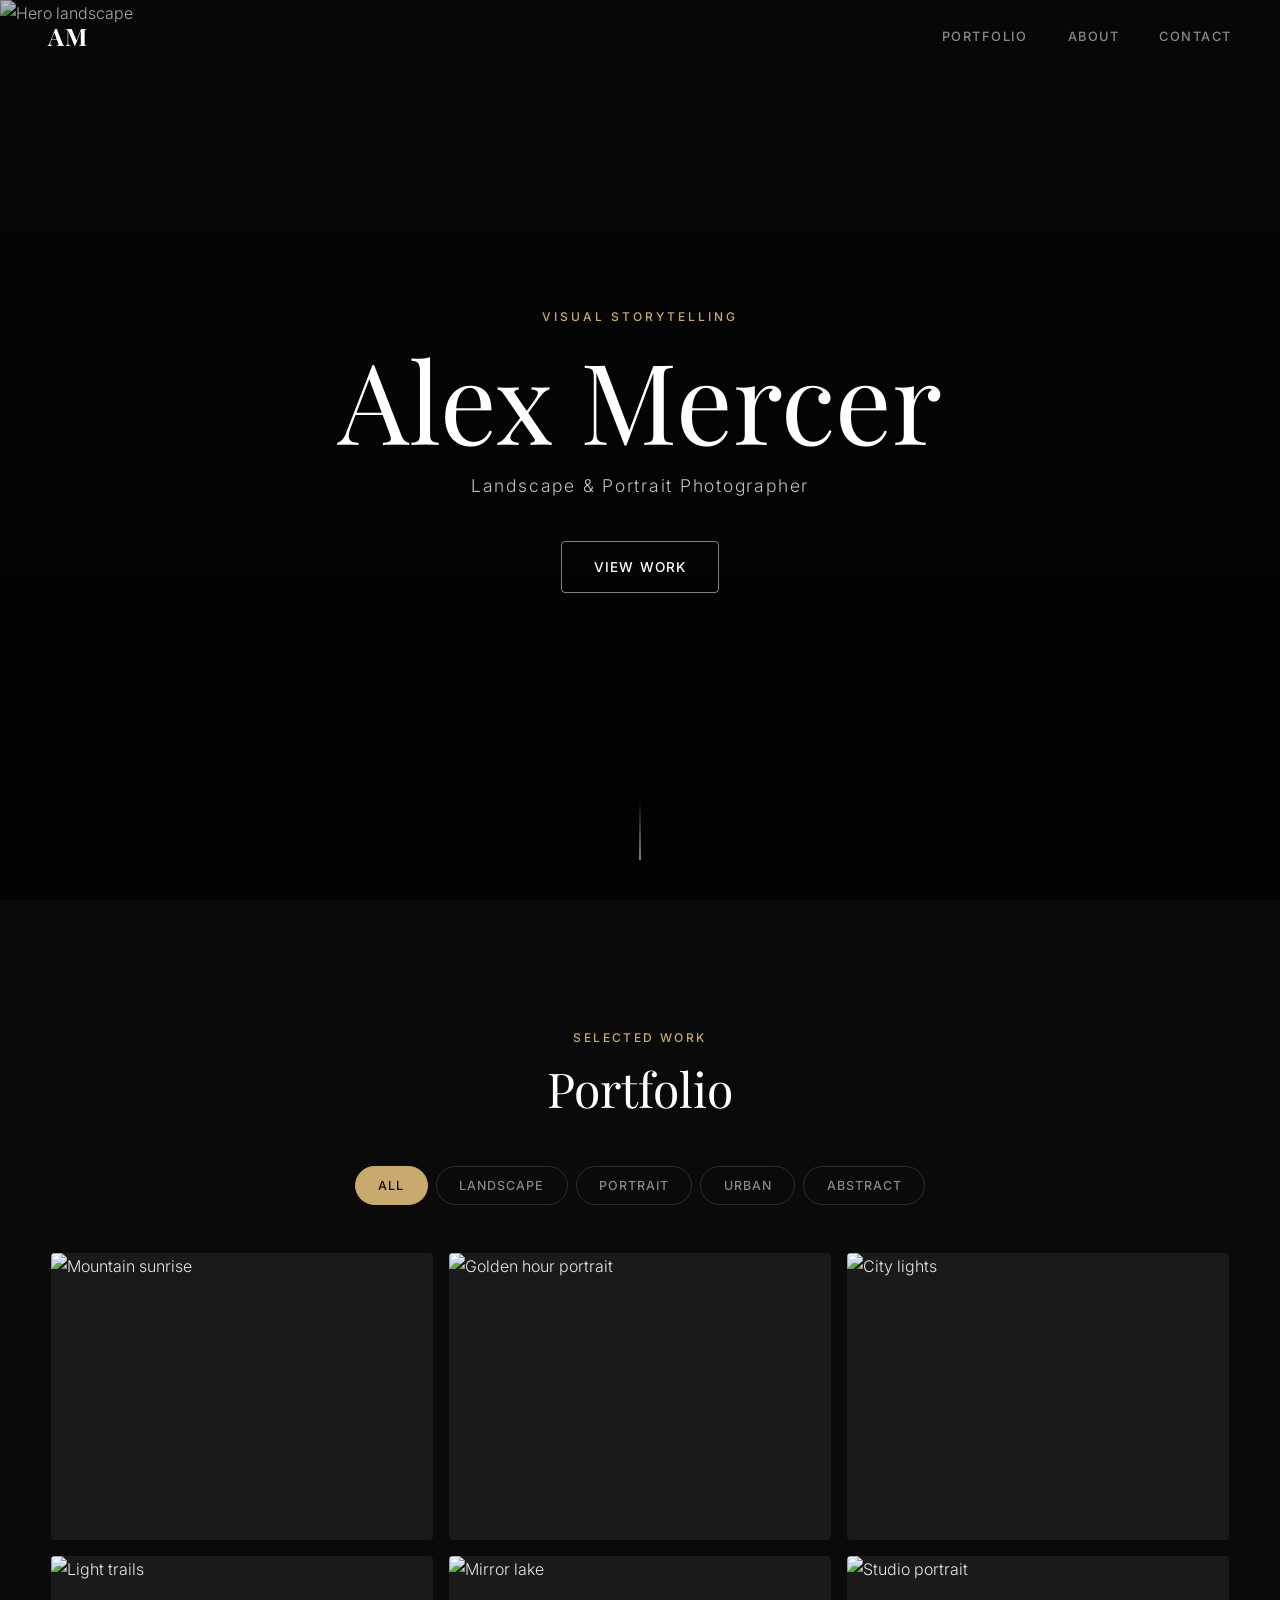
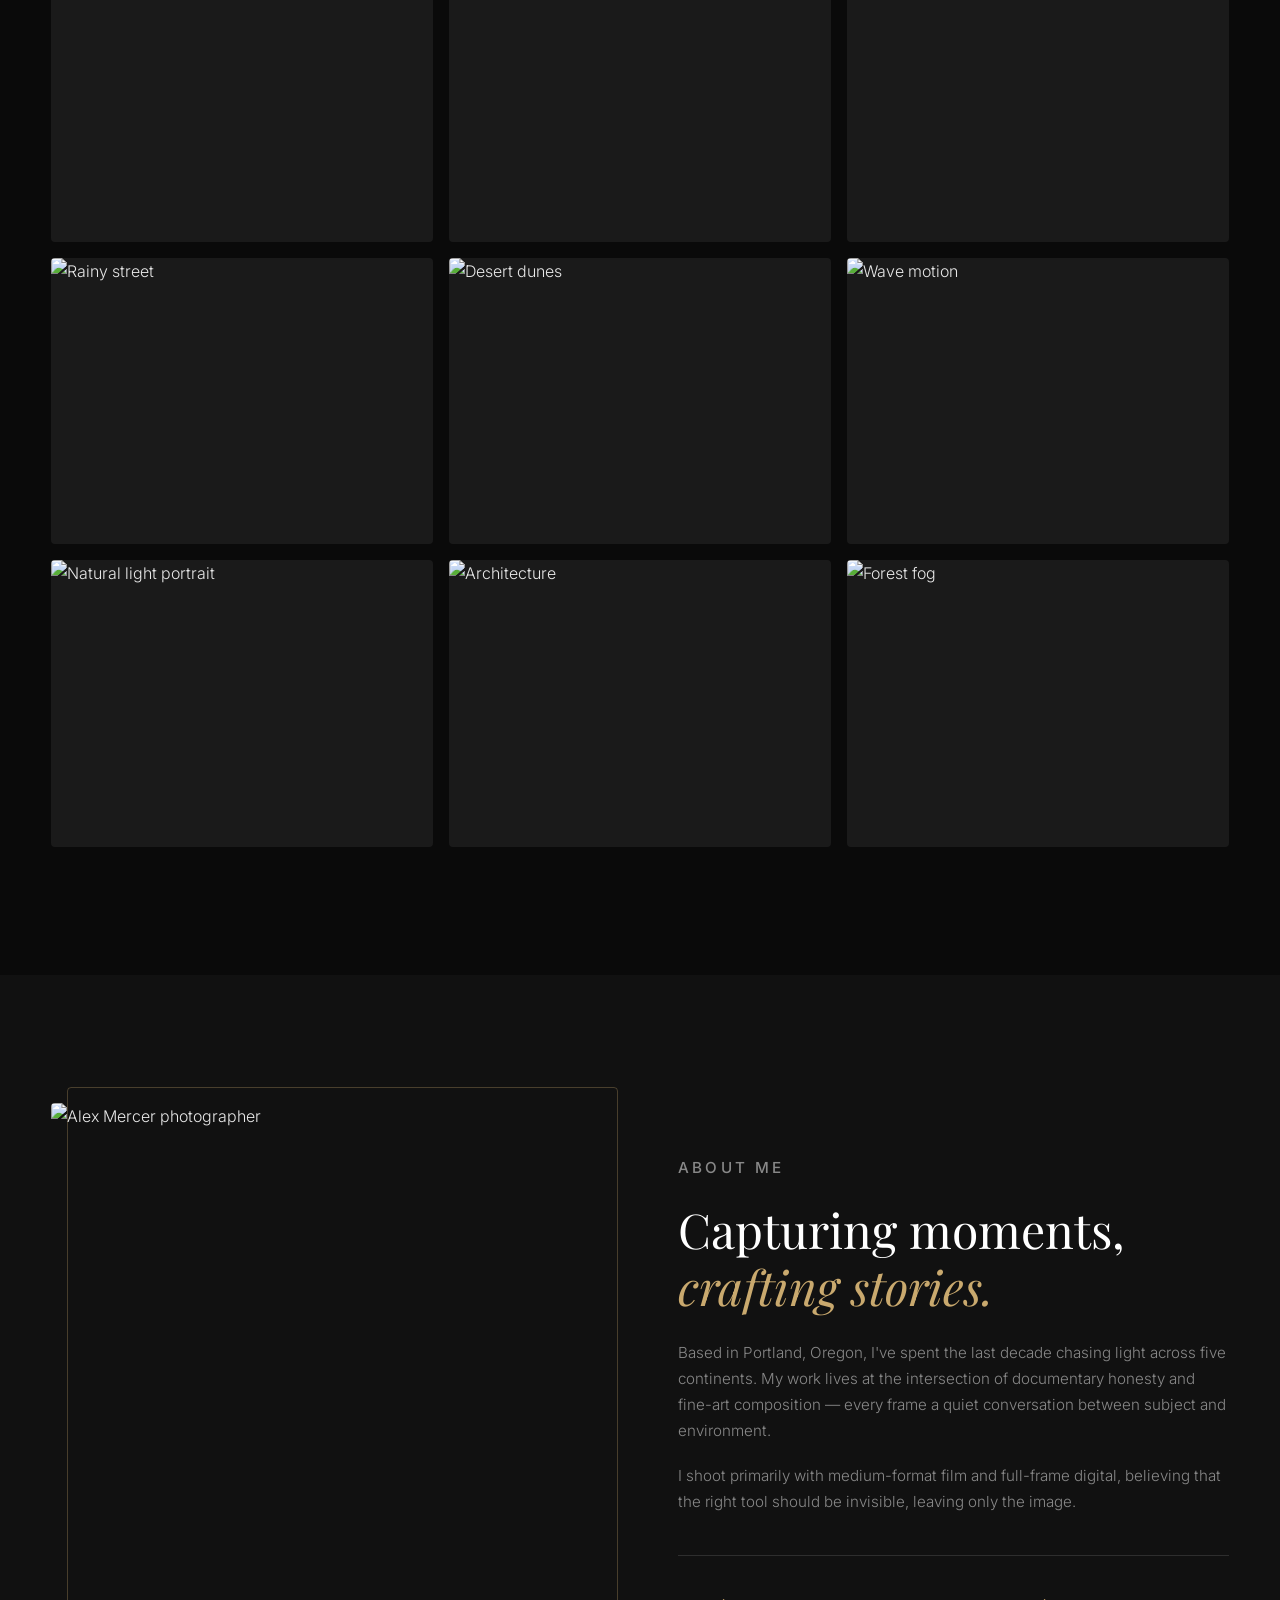
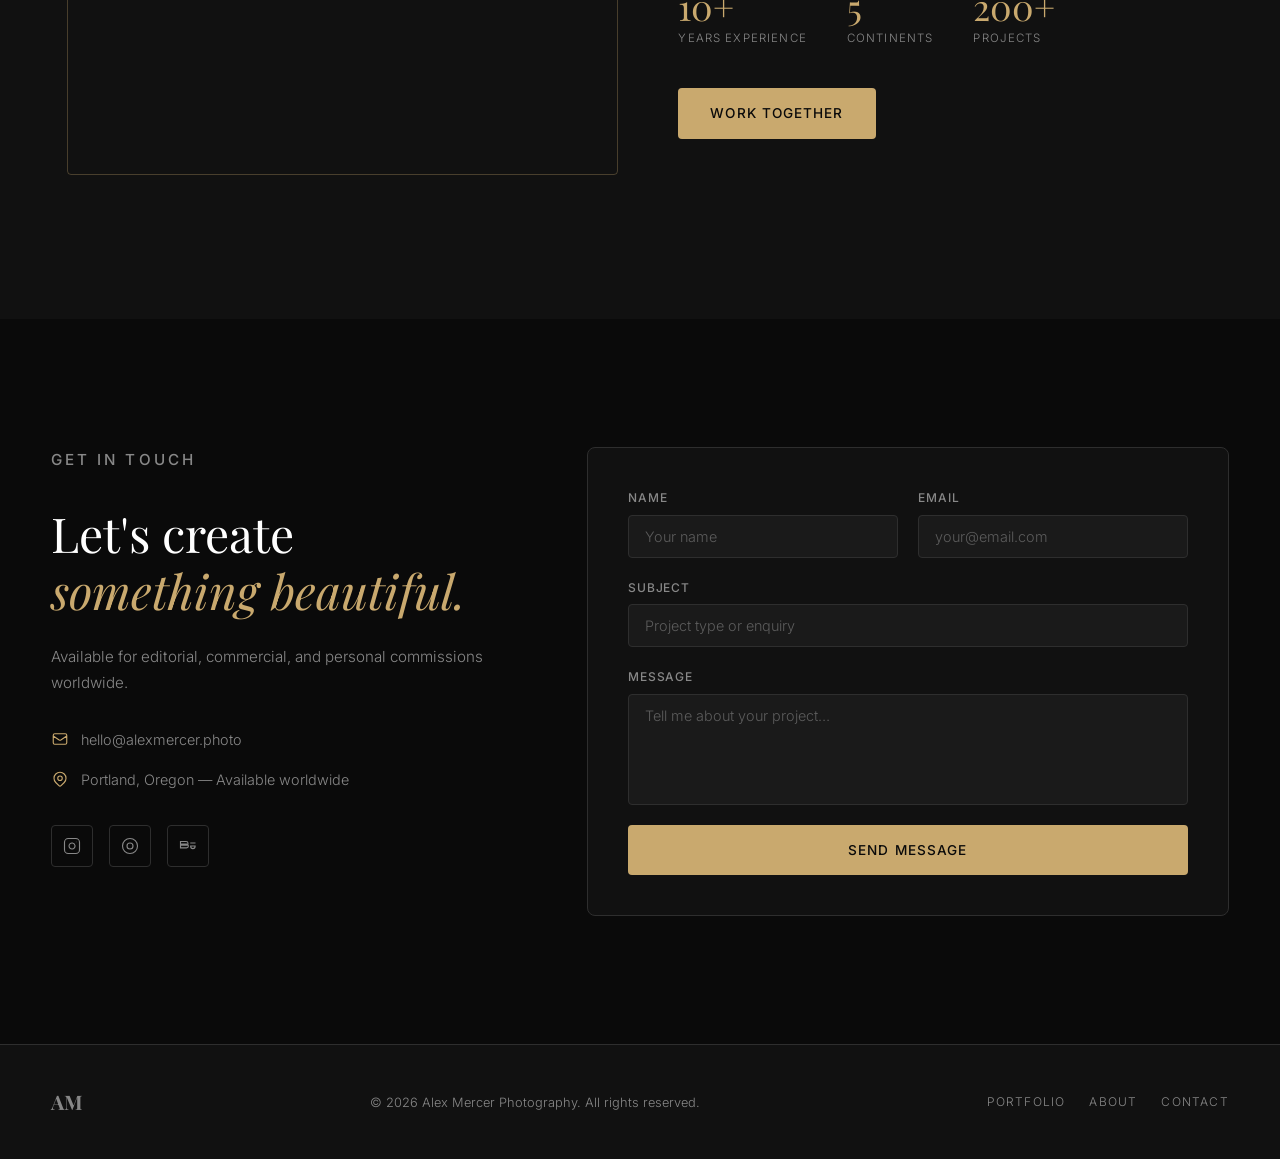
==== index.html @ 282f89ed "Add photography portfolio website Static HTML/CSS/JS portfolio for photographer Alex Mercer with: - " ====
<!DOCTYPE html>
<html lang="en">
<head>
  <meta charset="UTF-8" />
  <meta name="viewport" content="width=device-width, initial-scale=1.0" />
  <title>Alex Mercer — Photography</title>
  <link rel="stylesheet" href="styles.css" />
  <link rel="preconnect" href="https://fonts.googleapis.com" />
  <link rel="preconnect" href="https://fonts.gstatic.com" crossorigin />
  <link href="https://fonts.googleapis.com/css2?family=Playfair+Display:ital,wght@0,400;0,700;1,400&family=Inter:wght@300;400;500&display=swap" rel="stylesheet" />
</head>
<body>

  <!-- ── NAVIGATION ─────────────────────────────────────────── -->
  <nav id="navbar">
    <a href="#hero" class="nav-logo">AM</a>
    <button class="nav-toggle" aria-label="Toggle menu" aria-expanded="false">
      <span></span><span></span><span></span>
    </button>
    <ul class="nav-links">
      <li><a href="#portfolio">Portfolio</a></li>
      <li><a href="#about">About</a></li>
      <li><a href="#contact">Contact</a></li>
    </ul>
  </nav>

  <!-- ── HERO ───────────────────────────────────────────────── -->
  <section id="hero">
    <div class="hero-bg">
      <img
        src="https://images.unsplash.com/photo-1506905925346-21bda4d32df4?w=1600&auto=format&fit=crop&q=80"
        alt="Hero landscape"
        loading="eager"
      />
      <div class="hero-overlay"></div>
    </div>
    <div class="hero-content">
      <p class="hero-eyebrow">Visual storytelling</p>
      <h1 class="hero-title">Alex Mercer</h1>
      <p class="hero-subtitle">Landscape &amp; Portrait Photographer</p>
      <a href="#portfolio" class="btn btn-outline">View Work</a>
    </div>
    <a href="#portfolio" class="hero-scroll" aria-label="Scroll down">
      <span class="scroll-line"></span>
    </a>
  </section>

  <!-- ── PORTFOLIO ──────────────────────────────────────────── -->
  <section id="portfolio">
    <div class="container">
      <header class="section-header">
        <p class="section-eyebrow">Selected Work</p>
        <h2 class="section-title">Portfolio</h2>
      </header>

      <!-- Filter pills -->
      <div class="filter-bar" role="group" aria-label="Filter gallery">
        <button class="filter-btn active" data-filter="all">All</button>
        <button class="filter-btn" data-filter="landscape">Landscape</button>
        <button class="filter-btn" data-filter="portrait">Portrait</button>
        <button class="filter-btn" data-filter="urban">Urban</button>
        <button class="filter-btn" data-filter="abstract">Abstract</button>
      </div>

      <!-- Gallery grid -->
      <div class="gallery" id="gallery">

        <div class="gallery-item" data-category="landscape" data-index="0">
          <img src="https://images.unsplash.com/photo-1506905925346-21bda4d32df4?w=800&auto=format&fit=crop&q=75" alt="Mountain sunrise" loading="lazy" />
          <div class="gallery-overlay">
            <span class="gallery-category">Landscape</span>
            <span class="gallery-title">Mountain Sunrise</span>
          </div>
        </div>

        <div class="gallery-item" data-category="portrait" data-index="1">
          <img src="https://images.unsplash.com/photo-1531746020798-e6953c6e8e04?w=800&auto=format&fit=crop&q=75" alt="Golden hour portrait" loading="lazy" />
          <div class="gallery-overlay">
            <span class="gallery-category">Portrait</span>
            <span class="gallery-title">Golden Hour</span>
          </div>
        </div>

        <div class="gallery-item" data-category="urban" data-index="2">
          <img src="https://images.unsplash.com/photo-1477959858617-67f85cf4f1df?w=800&auto=format&fit=crop&q=75" alt="City lights" loading="lazy" />
          <div class="gallery-overlay">
            <span class="gallery-category">Urban</span>
            <span class="gallery-title">City Lights</span>
          </div>
        </div>

        <div class="gallery-item" data-category="abstract" data-index="3">
          <img src="https://images.unsplash.com/photo-1558618666-fcd25c85cd64?w=800&auto=format&fit=crop&q=75" alt="Light trails" loading="lazy" />
          <div class="gallery-overlay">
            <span class="gallery-category">Abstract</span>
            <span class="gallery-title">Light Trails</span>
          </div>
        </div>

        <div class="gallery-item" data-category="landscape" data-index="4">
          <img src="https://images.unsplash.com/photo-1470770841072-f978cf4d019e?w=800&auto=format&fit=crop&q=75" alt="Mirror lake" loading="lazy" />
          <div class="gallery-overlay">
            <span class="gallery-category">Landscape</span>
            <span class="gallery-title">Mirror Lake</span>
          </div>
        </div>

        <div class="gallery-item" data-category="portrait" data-index="5">
          <img src="https://images.unsplash.com/photo-1552374196-c4e7ffc6e126?w=800&auto=format&fit=crop&q=75" alt="Studio portrait" loading="lazy" />
          <div class="gallery-overlay">
            <span class="gallery-category">Portrait</span>
            <span class="gallery-title">Studio Session</span>
          </div>
        </div>

        <div class="gallery-item" data-category="urban" data-index="6">
          <img src="https://images.unsplash.com/photo-1444723121867-7a241cacace9?w=800&auto=format&fit=crop&q=75" alt="Rainy street" loading="lazy" />
          <div class="gallery-overlay">
            <span class="gallery-category">Urban</span>
            <span class="gallery-title">Rainy Street</span>
          </div>
        </div>

        <div class="gallery-item" data-category="landscape" data-index="7">
          <img src="https://images.unsplash.com/photo-1501854140801-50d01698950b?w=800&auto=format&fit=crop&q=75" alt="Desert dunes" loading="lazy" />
          <div class="gallery-overlay">
            <span class="gallery-category">Landscape</span>
            <span class="gallery-title">Desert Dunes</span>
          </div>
        </div>

        <div class="gallery-item" data-category="abstract" data-index="8">
          <img src="https://images.unsplash.com/photo-1520034475321-cbe63696469a?w=800&auto=format&fit=crop&q=75" alt="Wave motion" loading="lazy" />
          <div class="gallery-overlay">
            <span class="gallery-category">Abstract</span>
            <span class="gallery-title">Wave Motion</span>
          </div>
        </div>

        <div class="gallery-item" data-category="portrait" data-index="9">
          <img src="https://images.unsplash.com/photo-1544005313-94ddf0286df2?w=800&auto=format&fit=crop&q=75" alt="Natural light portrait" loading="lazy" />
          <div class="gallery-overlay">
            <span class="gallery-category">Portrait</span>
            <span class="gallery-title">Natural Light</span>
          </div>
        </div>

        <div class="gallery-item" data-category="urban" data-index="10">
          <img src="https://images.unsplash.com/photo-1486325212027-8081e485255e?w=800&auto=format&fit=crop&q=75" alt="Architecture" loading="lazy" />
          <div class="gallery-overlay">
            <span class="gallery-category">Urban</span>
            <span class="gallery-title">Architecture</span>
          </div>
        </div>

        <div class="gallery-item" data-category="landscape" data-index="11">
          <img src="https://images.unsplash.com/photo-1464822759023-fed622ff2c3b?w=800&auto=format&fit=crop&q=75" alt="Forest fog" loading="lazy" />
          <div class="gallery-overlay">
            <span class="gallery-category">Landscape</span>
            <span class="gallery-title">Forest Fog</span>
          </div>
        </div>

      </div><!-- /.gallery -->
    </div>
  </section>

  <!-- ── LIGHTBOX ───────────────────────────────────────────── -->
  <div id="lightbox" role="dialog" aria-modal="true" aria-label="Photo viewer" hidden>
    <button class="lb-close" aria-label="Close">&times;</button>
    <button class="lb-prev" aria-label="Previous photo">&#8592;</button>
    <button class="lb-next" aria-label="Next photo">&#8594;</button>
    <div class="lb-inner">
      <img id="lb-img" src="" alt="" />
      <div class="lb-caption">
        <span id="lb-category"></span>
        <span id="lb-title"></span>
      </div>
    </div>
    <div class="lb-counter"><span id="lb-current">1</span> / <span id="lb-total">12</span></div>
  </div>
  <div id="lightbox-backdrop" hidden></div>

  <!-- ── ABOUT ──────────────────────────────────────────────── -->
  <section id="about">
    <div class="container about-grid">
      <div class="about-image">
        <img
          src="https://images.unsplash.com/photo-1507003211169-0a1dd7228f2d?w=700&auto=format&fit=crop&q=80"
          alt="Alex Mercer photographer"
          loading="lazy"
        />
        <div class="about-image-accent"></div>
      </div>
      <div class="about-content">
        <p class="section-eyebrow">About Me</p>
        <h2 class="section-title">Capturing moments,<br /><em>crafting stories.</em></h2>
        <p>
          Based in Portland, Oregon, I've spent the last decade chasing light across
          five continents. My work lives at the intersection of documentary honesty
          and fine-art composition — every frame a quiet conversation between subject
          and environment.
        </p>
        <p>
          I shoot primarily with medium-format film and full-frame digital, believing
          that the right tool should be invisible, leaving only the image.
        </p>
        <div class="about-stats">
          <div class="stat">
            <span class="stat-number">10+</span>
            <span class="stat-label">Years Experience</span>
          </div>
          <div class="stat">
            <span class="stat-number">5</span>
            <span class="stat-label">Continents</span>
          </div>
          <div class="stat">
            <span class="stat-number">200+</span>
            <span class="stat-label">Projects</span>
          </div>
        </div>
        <a href="#contact" class="btn btn-primary">Work Together</a>
      </div>
    </div>
  </section>

  <!-- ── CONTACT ────────────────────────────────────────────── -->
  <section id="contact">
    <div class="container contact-grid">
      <div class="contact-info">
        <p class="section-eyebrow">Get In Touch</p>
        <h2 class="section-title">Let's create<br /><em>something beautiful.</em></h2>
        <p>Available for editorial, commercial, and personal commissions worldwide.</p>
        <ul class="contact-list">
          <li>
            <svg viewBox="0 0 24 24" fill="none" stroke="currentColor" stroke-width="1.5"><path d="M3 8l7.89 5.26a2 2 0 002.22 0L21 8M5 19h14a2 2 0 002-2V7a2 2 0 00-2-2H5a2 2 0 00-2 2v10a2 2 0 002 2z"/></svg>
            <a href="mailto:hello@alexmercer.photo">hello@alexmercer.photo</a>
          </li>
          <li>
            <svg viewBox="0 0 24 24" fill="none" stroke="currentColor" stroke-width="1.5"><path d="M17.657 16.657L13.414 20.9a1.998 1.998 0 01-2.827 0l-4.244-4.243a8 8 0 1111.314 0z"/><path d="M15 11a3 3 0 11-6 0 3 3 0 016 0z"/></svg>
            <span>Portland, Oregon — Available worldwide</span>
          </li>
        </ul>
        <div class="social-links">
          <a href="#" aria-label="Instagram" class="social-link">
            <svg viewBox="0 0 24 24" fill="none" stroke="currentColor" stroke-width="1.5"><rect x="2" y="2" width="20" height="20" rx="5"/><path d="M16 11.37A4 4 0 1112.63 8 4 4 0 0116 11.37z"/><circle cx="17.5" cy="6.5" r=".5" fill="currentColor" stroke="none"/></svg>
          </a>
          <a href="#" aria-label="500px" class="social-link">
            <svg viewBox="0 0 24 24" fill="none" stroke="currentColor" stroke-width="1.5"><circle cx="12" cy="12" r="10"/><circle cx="12" cy="12" r="4"/></svg>
          </a>
          <a href="#" aria-label="Behance" class="social-link">
            <svg viewBox="0 0 24 24" fill="none" stroke="currentColor" stroke-width="1.5"><path d="M2 9.5h8c1.5 0 2.5 1 2.5 2.5S11.5 14.5 10 14.5H2V6h7.5C11 6 12 7 12 8.5S11 11 9.5 11H2"/><path d="M15 8h7M15.5 12h6c0 2-1.5 3.5-3 3.5S15.5 14 15.5 12z"/></svg>
          </a>
        </div>
      </div>

      <form class="contact-form" id="contact-form" novalidate>
        <div class="form-row">
          <div class="form-group">
            <label for="name">Name</label>
            <input type="text" id="name" name="name" placeholder="Your name" required />
          </div>
          <div class="form-group">
            <label for="email">Email</label>
            <input type="email" id="email" name="email" placeholder="your@email.com" required />
          </div>
        </div>
        <div class="form-group">
          <label for="subject">Subject</label>
          <input type="text" id="subject" name="subject" placeholder="Project type or enquiry" />
        </div>
        <div class="form-group">
          <label for="message">Message</label>
          <textarea id="message" name="message" rows="5" placeholder="Tell me about your project…" required></textarea>
        </div>
        <button type="submit" class="btn btn-primary btn-full">Send Message</button>
        <p class="form-success" id="form-success" hidden>Thanks! I'll be in touch soon.</p>
      </form>
    </div>
  </section>

  <!-- ── FOOTER ─────────────────────────────────────────────── -->
  <footer id="footer">
    <div class="container footer-inner">
      <span class="footer-logo">AM</span>
      <p class="footer-copy">&copy; <span id="year"></span> Alex Mercer Photography. All rights reserved.</p>
      <nav class="footer-nav">
        <a href="#portfolio">Portfolio</a>
        <a href="#about">About</a>
        <a href="#contact">Contact</a>
      </nav>
    </div>
  </footer>

  <script src="script.js"></script>
</body>
</html>
---- styles.css ----
/* ────────────────────────────────────────────────────────────
   Photography Portfolio — Alex Mercer
   ──────────────────────────────────────────────────────────── */

/* ── RESET & TOKENS ──────────────────────────────────────── */
*, *::before, *::after { box-sizing: border-box; margin: 0; padding: 0; }

:root {
  --bg:          #0a0a0a;
  --bg-2:        #111111;
  --bg-3:        #1a1a1a;
  --surface:     #222222;
  --border:      #2e2e2e;
  --text:        #e8e8e8;
  --text-muted:  #888888;
  --accent:      #c9a96e;
  --accent-dark: #a07840;
  --white:       #ffffff;

  --font-serif: 'Playfair Display', Georgia, serif;
  --font-sans:  'Inter', system-ui, sans-serif;

  --nav-h:    72px;
  --radius:   4px;
  --trans:    0.35s cubic-bezier(0.4, 0, 0.2, 1);
}

html { scroll-behavior: smooth; font-size: 16px; }

body {
  background: var(--bg);
  color: var(--text);
  font-family: var(--font-sans);
  font-weight: 300;
  line-height: 1.7;
  overflow-x: hidden;
}

img { display: block; max-width: 100%; height: auto; }
a   { color: inherit; text-decoration: none; }
ul  { list-style: none; }
button { cursor: pointer; background: none; border: none; font: inherit; color: inherit; }

/* ── UTILITY ─────────────────────────────────────────────── */
.container {
  width: min(1200px, 92vw);
  margin-inline: auto;
}

/* ── TYPOGRAPHY ──────────────────────────────────────────── */
.section-eyebrow {
  font-family: var(--font-sans);
  font-size: 0.75rem;
  font-weight: 500;
  letter-spacing: 0.2em;
  text-transform: uppercase;
  color: var(--accent);
  margin-bottom: 0.75rem;
}

.section-title {
  font-family: var(--font-serif);
  font-size: clamp(2rem, 4vw, 3rem);
  font-weight: 400;
  line-height: 1.2;
  color: var(--white);
  margin-bottom: 1.5rem;
}

.section-title em { font-style: italic; color: var(--accent); }

.section-header {
  text-align: center;
  margin-bottom: 3rem;
}

/* ── BUTTONS ─────────────────────────────────────────────── */
.btn {
  display: inline-flex;
  align-items: center;
  gap: 0.5rem;
  padding: 0.85rem 2rem;
  border-radius: var(--radius);
  font-size: 0.85rem;
  font-weight: 500;
  letter-spacing: 0.08em;
  text-transform: uppercase;
  transition: var(--trans);
}

.btn-outline {
  border: 1px solid rgba(255,255,255,0.5);
  color: var(--white);
}
.btn-outline:hover {
  background: var(--white);
  color: var(--bg);
  border-color: var(--white);
}

.btn-primary {
  background: var(--accent);
  color: #0a0a0a;
}
.btn-primary:hover {
  background: var(--accent-dark);
}

.btn-full { width: 100%; justify-content: center; }

/* ── NAVBAR ──────────────────────────────────────────────── */
#navbar {
  position: fixed;
  top: 0; left: 0; right: 0;
  z-index: 900;
  display: flex;
  align-items: center;
  justify-content: space-between;
  height: var(--nav-h);
  padding: 0 clamp(1.5rem, 4vw, 3rem);
  transition: background var(--trans), backdrop-filter var(--trans);
}

#navbar.scrolled {
  background: rgba(10,10,10,0.85);
  backdrop-filter: blur(12px);
  border-bottom: 1px solid var(--border);
}

.nav-logo {
  font-family: var(--font-serif);
  font-size: 1.5rem;
  letter-spacing: 0.05em;
  color: var(--white);
  font-weight: 700;
}

.nav-links {
  display: flex;
  gap: 2.5rem;
}

.nav-links a {
  font-size: 0.8rem;
  font-weight: 500;
  letter-spacing: 0.12em;
  text-transform: uppercase;
  color: var(--text-muted);
  transition: color var(--trans);
  position: relative;
}

.nav-links a::after {
  content: '';
  position: absolute;
  bottom: -3px; left: 0; right: 0;
  height: 1px;
  background: var(--accent);
  transform: scaleX(0);
  transition: transform var(--trans);
}

.nav-links a:hover,
.nav-links a.active {
  color: var(--white);
}

.nav-links a:hover::after,
.nav-links a.active::after {
  transform: scaleX(1);
}

.nav-toggle {
  display: none;
  flex-direction: column;
  gap: 5px;
  width: 28px;
}

.nav-toggle span {
  display: block;
  height: 1.5px;
  background: var(--white);
  transition: var(--trans);
  transform-origin: center;
}

.nav-toggle.open span:nth-child(1) { transform: translateY(6.5px) rotate(45deg); }
.nav-toggle.open span:nth-child(2) { opacity: 0; transform: scaleX(0); }
.nav-toggle.open span:nth-child(3) { transform: translateY(-6.5px) rotate(-45deg); }

/* ── HERO ────────────────────────────────────────────────── */
#hero {
  position: relative;
  height: 100svh;
  min-height: 600px;
  display: flex;
  align-items: center;
  justify-content: center;
  overflow: hidden;
}

.hero-bg {
  position: absolute;
  inset: 0;
}

.hero-bg img {
  width: 100%;
  height: 100%;
  object-fit: cover;
  transform: scale(1.05);
  animation: heroZoom 12s ease forwards;
}

@keyframes heroZoom {
  to { transform: scale(1); }
}

.hero-overlay {
  position: absolute;
  inset: 0;
  background: linear-gradient(
    to bottom,
    rgba(0,0,0,0.25) 0%,
    rgba(0,0,0,0.55) 50%,
    rgba(0,0,0,0.75) 100%
  );
}

.hero-content {
  position: relative;
  z-index: 1;
  text-align: center;
  animation: fadeUp 1.2s ease 0.3s both;
}

.hero-eyebrow {
  font-family: var(--font-sans);
  font-size: 0.75rem;
  font-weight: 500;
  letter-spacing: 0.25em;
  text-transform: uppercase;
  color: var(--accent);
  margin-bottom: 1rem;
}

.hero-title {
  font-family: var(--font-serif);
  font-size: clamp(3.5rem, 10vw, 7rem);
  font-weight: 400;
  color: var(--white);
  line-height: 1;
  margin-bottom: 1rem;
}

.hero-subtitle {
  font-size: clamp(0.9rem, 2vw, 1.1rem);
  font-weight: 300;
  letter-spacing: 0.1em;
  color: rgba(255,255,255,0.75);
  margin-bottom: 2.5rem;
}

@keyframes fadeUp {
  from { opacity: 0; transform: translateY(30px); }
  to   { opacity: 1; transform: translateY(0); }
}

.hero-scroll {
  position: absolute;
  bottom: 2.5rem;
  left: 50%;
  transform: translateX(-50%);
  z-index: 1;
  display: flex;
  flex-direction: column;
  align-items: center;
}

.scroll-line {
  display: block;
  width: 1px;
  height: 60px;
  background: linear-gradient(to bottom, transparent, var(--white));
  animation: scrollPulse 2s ease-in-out infinite;
}

@keyframes scrollPulse {
  0%,100% { opacity: 0.3; transform: scaleY(1); }
  50%      { opacity: 1;   transform: scaleY(1.2); }
}

/* ── PORTFOLIO SECTION ───────────────────────────────────── */
#portfolio {
  padding: clamp(5rem, 10vw, 9rem) 0;
  background: var(--bg);
}

/* Filter bar */
.filter-bar {
  display: flex;
  flex-wrap: wrap;
  gap: 0.5rem;
  justify-content: center;
  margin-bottom: 3rem;
}

.filter-btn {
  padding: 0.5rem 1.4rem;
  border: 1px solid var(--border);
  border-radius: 100px;
  font-size: 0.78rem;
  font-weight: 500;
  letter-spacing: 0.08em;
  text-transform: uppercase;
  color: var(--text-muted);
  transition: var(--trans);
}

.filter-btn:hover {
  border-color: var(--accent);
  color: var(--accent);
}

.filter-btn.active {
  background: var(--accent);
  border-color: var(--accent);
  color: #0a0a0a;
}

/* Gallery grid */
.gallery {
  display: grid;
  grid-template-columns: repeat(auto-fill, minmax(320px, 1fr));
  gap: 1rem;
}

.gallery-item {
  position: relative;
  overflow: hidden;
  border-radius: var(--radius);
  aspect-ratio: 4 / 3;
  cursor: pointer;
  background: var(--bg-3);
  transition: transform var(--trans), opacity var(--trans);
}

.gallery-item.hidden {
  display: none;
}

.gallery-item.animate-in {
  animation: fadeUp 0.5s ease both;
}

.gallery-item img {
  width: 100%;
  height: 100%;
  object-fit: cover;
  transition: transform 0.7s cubic-bezier(0.4, 0, 0.2, 1);
}

.gallery-item:hover img {
  transform: scale(1.06);
}

.gallery-overlay {
  position: absolute;
  inset: 0;
  background: linear-gradient(to top, rgba(0,0,0,0.75) 0%, transparent 55%);
  display: flex;
  flex-direction: column;
  justify-content: flex-end;
  padding: 1.25rem;
  opacity: 0;
  transition: opacity var(--trans);
}

.gallery-item:hover .gallery-overlay {
  opacity: 1;
}

.gallery-category {
  font-size: 0.68rem;
  letter-spacing: 0.15em;
  text-transform: uppercase;
  color: var(--accent);
  font-weight: 500;
  margin-bottom: 0.2rem;
}

.gallery-title {
  font-family: var(--font-serif);
  font-size: 1.15rem;
  color: var(--white);
}

/* ── LIGHTBOX ────────────────────────────────────────────── */
#lightbox-backdrop {
  position: fixed;
  inset: 0;
  background: rgba(0,0,0,0.95);
  z-index: 1000;
  animation: fadeIn 0.25s ease;
}

#lightbox {
  position: fixed;
  inset: 0;
  z-index: 1001;
  display: flex;
  align-items: center;
  justify-content: center;
  animation: fadeIn 0.25s ease;
}

@keyframes fadeIn {
  from { opacity: 0; }
  to   { opacity: 1; }
}

#lightbox[hidden], #lightbox-backdrop[hidden] { display: none; }

.lb-inner {
  max-width: min(90vw, 1100px);
  max-height: 85vh;
  display: flex;
  flex-direction: column;
  align-items: center;
  gap: 1rem;
}

#lb-img {
  max-height: calc(85vh - 60px);
  max-width: 100%;
  object-fit: contain;
  border-radius: var(--radius);
  box-shadow: 0 30px 80px rgba(0,0,0,0.6);
  animation: lbImageIn 0.3s ease;
}

@keyframes lbImageIn {
  from { opacity: 0; transform: scale(0.96); }
  to   { opacity: 1; transform: scale(1); }
}

.lb-caption {
  display: flex;
  align-items: center;
  gap: 1rem;
  color: var(--text-muted);
  font-size: 0.85rem;
}

#lb-category {
  font-size: 0.7rem;
  letter-spacing: 0.15em;
  text-transform: uppercase;
  color: var(--accent);
  font-weight: 500;
}

#lb-title {
  font-family: var(--font-serif);
  font-size: 1rem;
  color: var(--text);
}

.lb-close {
  position: fixed;
  top: 1.5rem; right: 1.5rem;
  font-size: 2rem;
  color: var(--text-muted);
  line-height: 1;
  transition: color var(--trans), transform var(--trans);
  z-index: 1002;
}
.lb-close:hover { color: var(--white); transform: rotate(90deg); }

.lb-prev, .lb-next {
  position: fixed;
  top: 50%; transform: translateY(-50%);
  font-size: 1.5rem;
  color: var(--text-muted);
  padding: 1rem;
  z-index: 1002;
  transition: color var(--trans), transform var(--trans);
}
.lb-prev { left: 1rem; }
.lb-next { right: 1rem; }
.lb-prev:hover { color: var(--white); transform: translateY(-50%) translateX(-3px); }
.lb-next:hover { color: var(--white); transform: translateY(-50%) translateX(3px); }

.lb-counter {
  position: fixed;
  bottom: 1.5rem; left: 50%; transform: translateX(-50%);
  font-size: 0.78rem;
  letter-spacing: 0.1em;
  color: var(--text-muted);
  z-index: 1002;
}

/* ── ABOUT SECTION ───────────────────────────────────────── */
#about {
  padding: clamp(5rem, 10vw, 9rem) 0;
  background: var(--bg-2);
}

.about-grid {
  display: grid;
  grid-template-columns: 1fr 1fr;
  gap: clamp(3rem, 6vw, 6rem);
  align-items: center;
}

.about-image {
  position: relative;
}

.about-image img {
  width: 100%;
  aspect-ratio: 4 / 5;
  object-fit: cover;
  border-radius: var(--radius);
  position: relative;
  z-index: 1;
}

.about-image-accent {
  position: absolute;
  inset: -1rem -1rem 1rem 1rem;
  border: 1px solid var(--accent);
  border-radius: var(--radius);
  opacity: 0.3;
}

.about-content p {
  color: var(--text-muted);
  margin-bottom: 1.25rem;
  font-size: 0.95rem;
}

.about-stats {
  display: flex;
  gap: 2.5rem;
  margin: 2.5rem 0 2.5rem;
  padding-top: 2rem;
  border-top: 1px solid var(--border);
}

.stat-number {
  display: block;
  font-family: var(--font-serif);
  font-size: 2.25rem;
  color: var(--accent);
  line-height: 1;
  margin-bottom: 0.3rem;
}

.stat-label {
  display: block;
  font-size: 0.72rem;
  letter-spacing: 0.1em;
  text-transform: uppercase;
  color: var(--text-muted);
}

/* ── CONTACT SECTION ─────────────────────────────────────── */
#contact {
  padding: clamp(5rem, 10vw, 9rem) 0;
  background: var(--bg);
}

.contact-grid {
  display: grid;
  grid-template-columns: 1fr 1.4fr;
  gap: clamp(3rem, 6vw, 6rem);
  align-items: start;
}

.contact-info p {
  color: var(--text-muted);
  font-size: 0.95rem;
  margin-bottom: 2rem;
}

.contact-list {
  display: flex;
  flex-direction: column;
  gap: 1rem;
  margin-bottom: 2rem;
}

.contact-list li {
  display: flex;
  align-items: flex-start;
  gap: 0.75rem;
  font-size: 0.9rem;
  color: var(--text-muted);
}

.contact-list li svg {
  width: 18px; height: 18px;
  flex-shrink: 0;
  margin-top: 2px;
  color: var(--accent);
}

.contact-list a:hover { color: var(--white); }

.social-links {
  display: flex;
  gap: 1rem;
}

.social-link {
  display: flex;
  align-items: center;
  justify-content: center;
  width: 42px; height: 42px;
  border: 1px solid var(--border);
  border-radius: var(--radius);
  color: var(--text-muted);
  transition: var(--trans);
}

.social-link svg { width: 18px; height: 18px; }

.social-link:hover {
  border-color: var(--accent);
  color: var(--accent);
  transform: translateY(-2px);
}

/* Contact form */
.contact-form {
  background: var(--bg-2);
  border: 1px solid var(--border);
  border-radius: 8px;
  padding: clamp(1.5rem, 4vw, 2.5rem);
  display: flex;
  flex-direction: column;
  gap: 1.25rem;
}

.form-row {
  display: grid;
  grid-template-columns: 1fr 1fr;
  gap: 1.25rem;
}

.form-group {
  display: flex;
  flex-direction: column;
  gap: 0.4rem;
}

.form-group label {
  font-size: 0.75rem;
  font-weight: 500;
  letter-spacing: 0.08em;
  text-transform: uppercase;
  color: var(--text-muted);
}

.form-group input,
.form-group textarea {
  background: var(--bg-3);
  border: 1px solid var(--border);
  border-radius: var(--radius);
  padding: 0.75rem 1rem;
  color: var(--text);
  font-family: var(--font-sans);
  font-size: 0.9rem;
  font-weight: 300;
  transition: border-color var(--trans), box-shadow var(--trans);
  resize: none;
  outline: none;
}

.form-group input::placeholder,
.form-group textarea::placeholder { color: var(--text-muted); opacity: 0.6; }

.form-group input:focus,
.form-group textarea:focus {
  border-color: var(--accent);
  box-shadow: 0 0 0 3px rgba(201,169,110,0.12);
}

.form-group input.error,
.form-group textarea.error {
  border-color: #e06060;
}

.form-success {
  text-align: center;
  color: var(--accent);
  font-size: 0.9rem;
  animation: fadeUp 0.5s ease;
}

/* ── FOOTER ──────────────────────────────────────────────── */
#footer {
  background: var(--bg-2);
  border-top: 1px solid var(--border);
  padding: 2.5rem 0;
}

.footer-inner {
  display: flex;
  align-items: center;
  justify-content: space-between;
  gap: 1.5rem;
  flex-wrap: wrap;
}

.footer-logo {
  font-family: var(--font-serif);
  font-size: 1.25rem;
  font-weight: 700;
  color: var(--text-muted);
}

.footer-copy {
  font-size: 0.8rem;
  color: var(--text-muted);
}

.footer-nav {
  display: flex;
  gap: 1.5rem;
}

.footer-nav a {
  font-size: 0.75rem;
  letter-spacing: 0.1em;
  text-transform: uppercase;
  color: var(--text-muted);
  transition: color var(--trans);
}

.footer-nav a:hover { color: var(--white); }

/* ── SCROLL-REVEAL ───────────────────────────────────────── */
.reveal {
  opacity: 0;
  transform: translateY(28px);
  transition: opacity 0.75s ease, transform 0.75s ease;
}

.reveal.visible {
  opacity: 1;
  transform: translateY(0);
}

/* ── RESPONSIVE ──────────────────────────────────────────── */
@media (max-width: 900px) {
  .about-grid,
  .contact-grid {
    grid-template-columns: 1fr;
  }

  .about-image {
    max-width: 480px;
    margin-inline: auto;
  }

  .about-image-accent {
    display: none;
  }
}

@media (max-width: 640px) {
  .nav-links {
    position: fixed;
    top: var(--nav-h); left: 0; right: 0;
    background: rgba(10,10,10,0.97);
    backdrop-filter: blur(16px);
    flex-direction: column;
    align-items: center;
    gap: 0;
    padding: 1.5rem 0;
    border-bottom: 1px solid var(--border);
    transform: translateY(-110%);
    transition: transform var(--trans);
    z-index: 800;
  }

  .nav-links.open {
    transform: translateY(0);
  }

  .nav-links li a {
    display: block;
    padding: 1rem 2rem;
    font-size: 0.9rem;
  }

  .nav-toggle { display: flex; }

  .gallery {
    grid-template-columns: 1fr 1fr;
    gap: 0.5rem;
  }

  .form-row { grid-template-columns: 1fr; }

  .about-stats { gap: 1.5rem; }

  .footer-inner {
    flex-direction: column;
    text-align: center;
  }

  .lb-prev, .lb-next { display: none; }
}

@media (max-width: 420px) {
  .gallery { grid-template-columns: 1fr; }
}
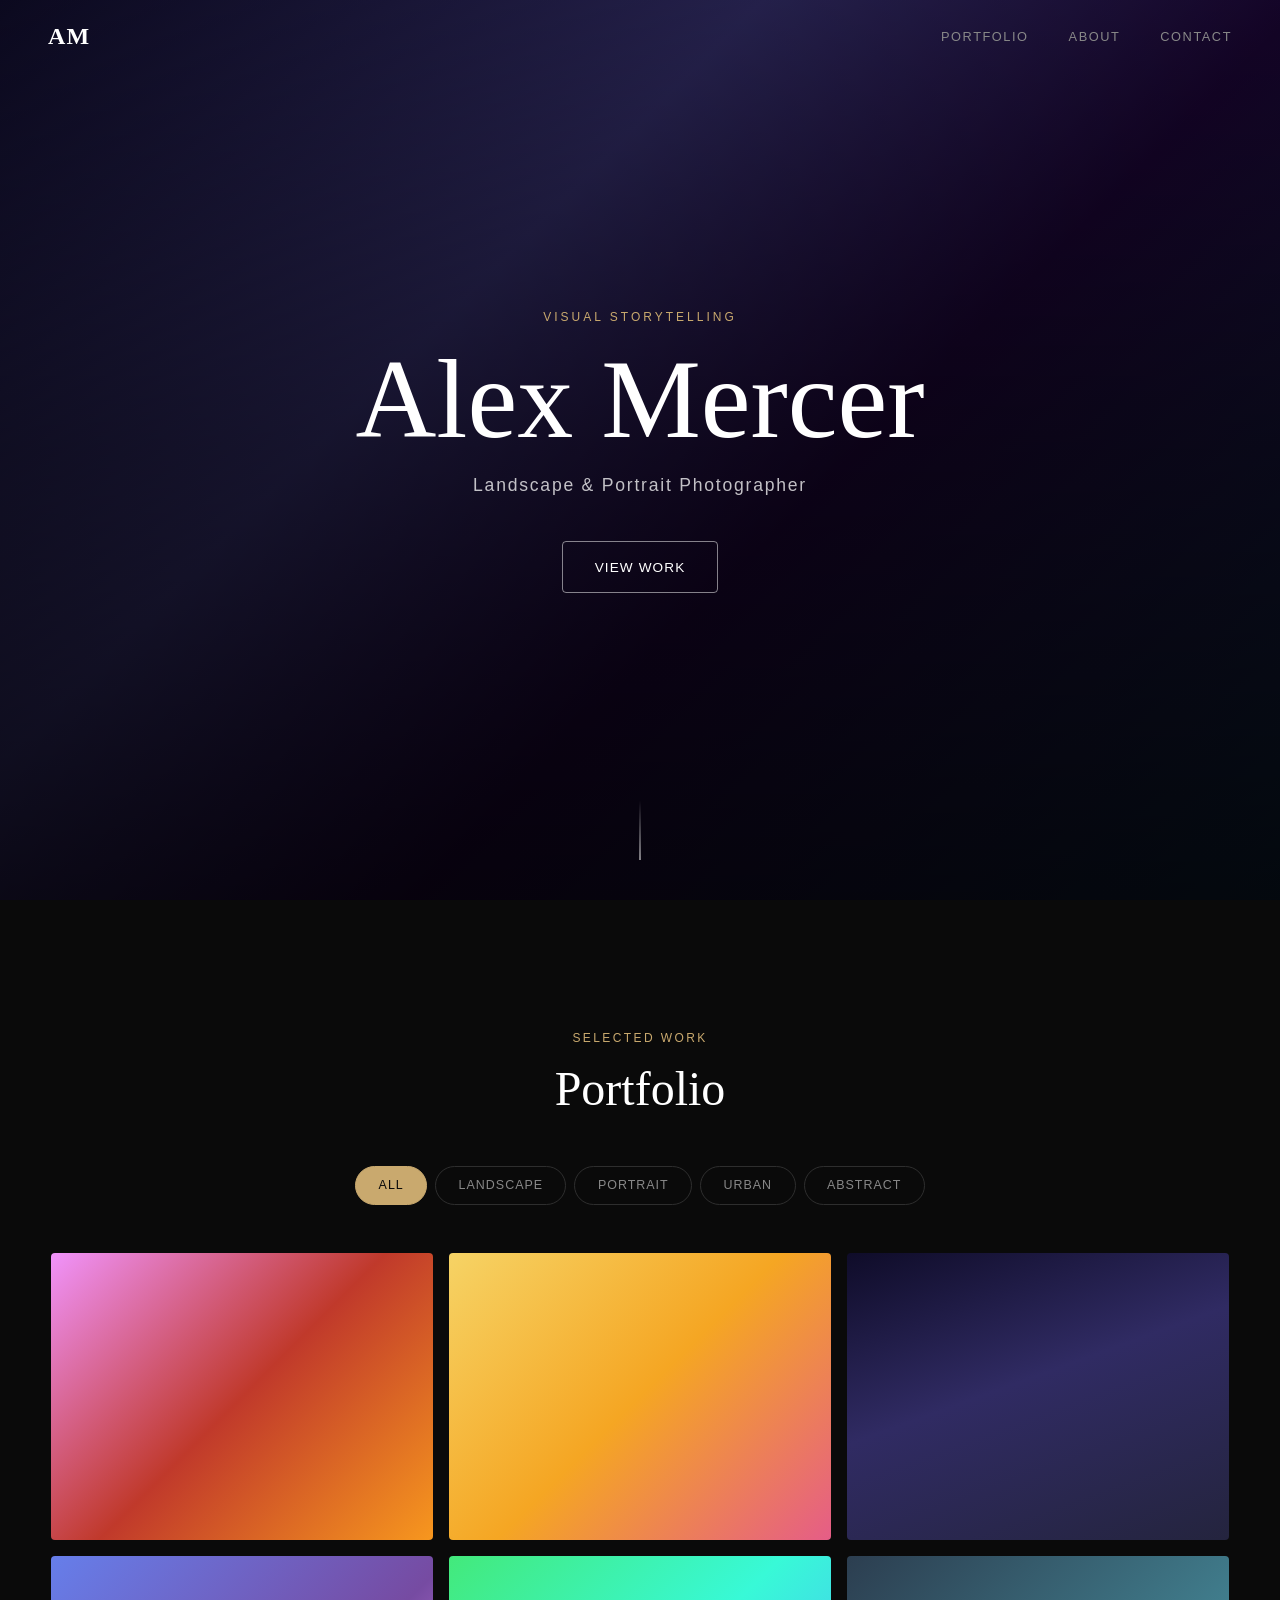
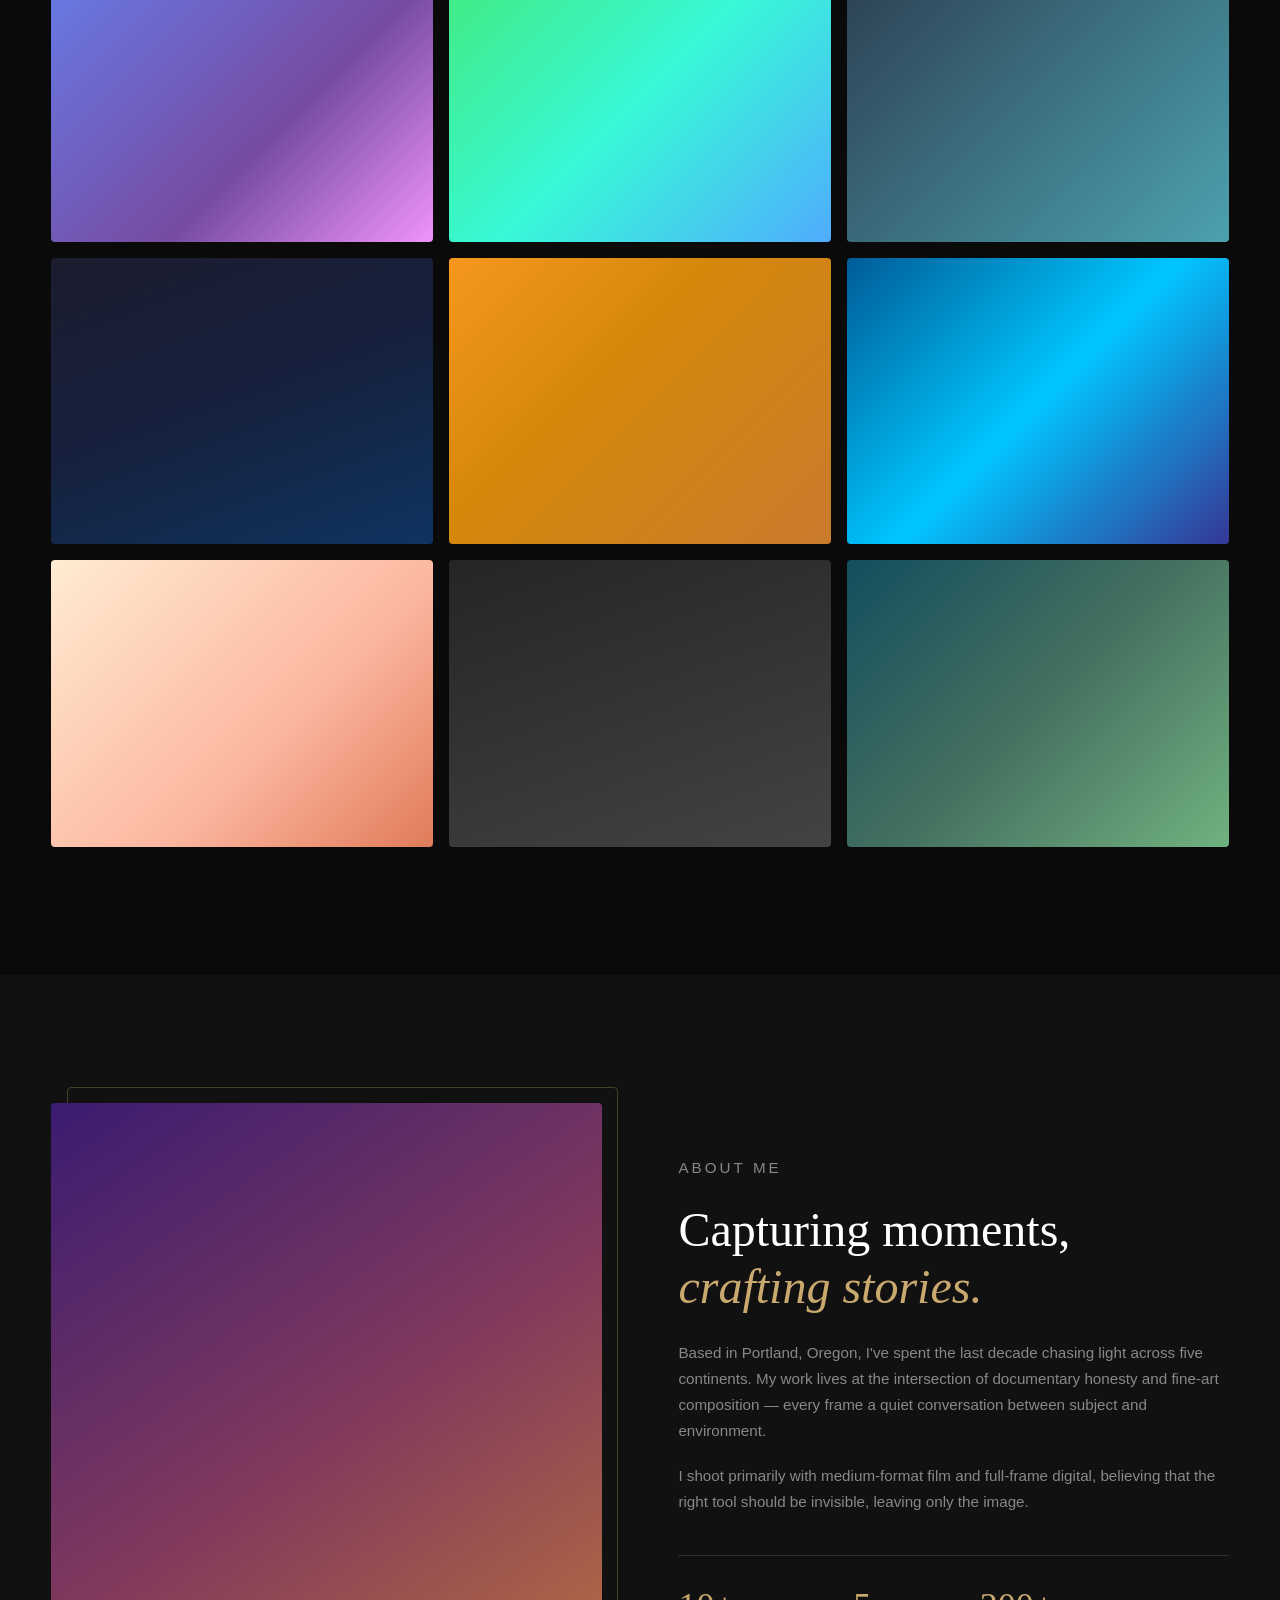
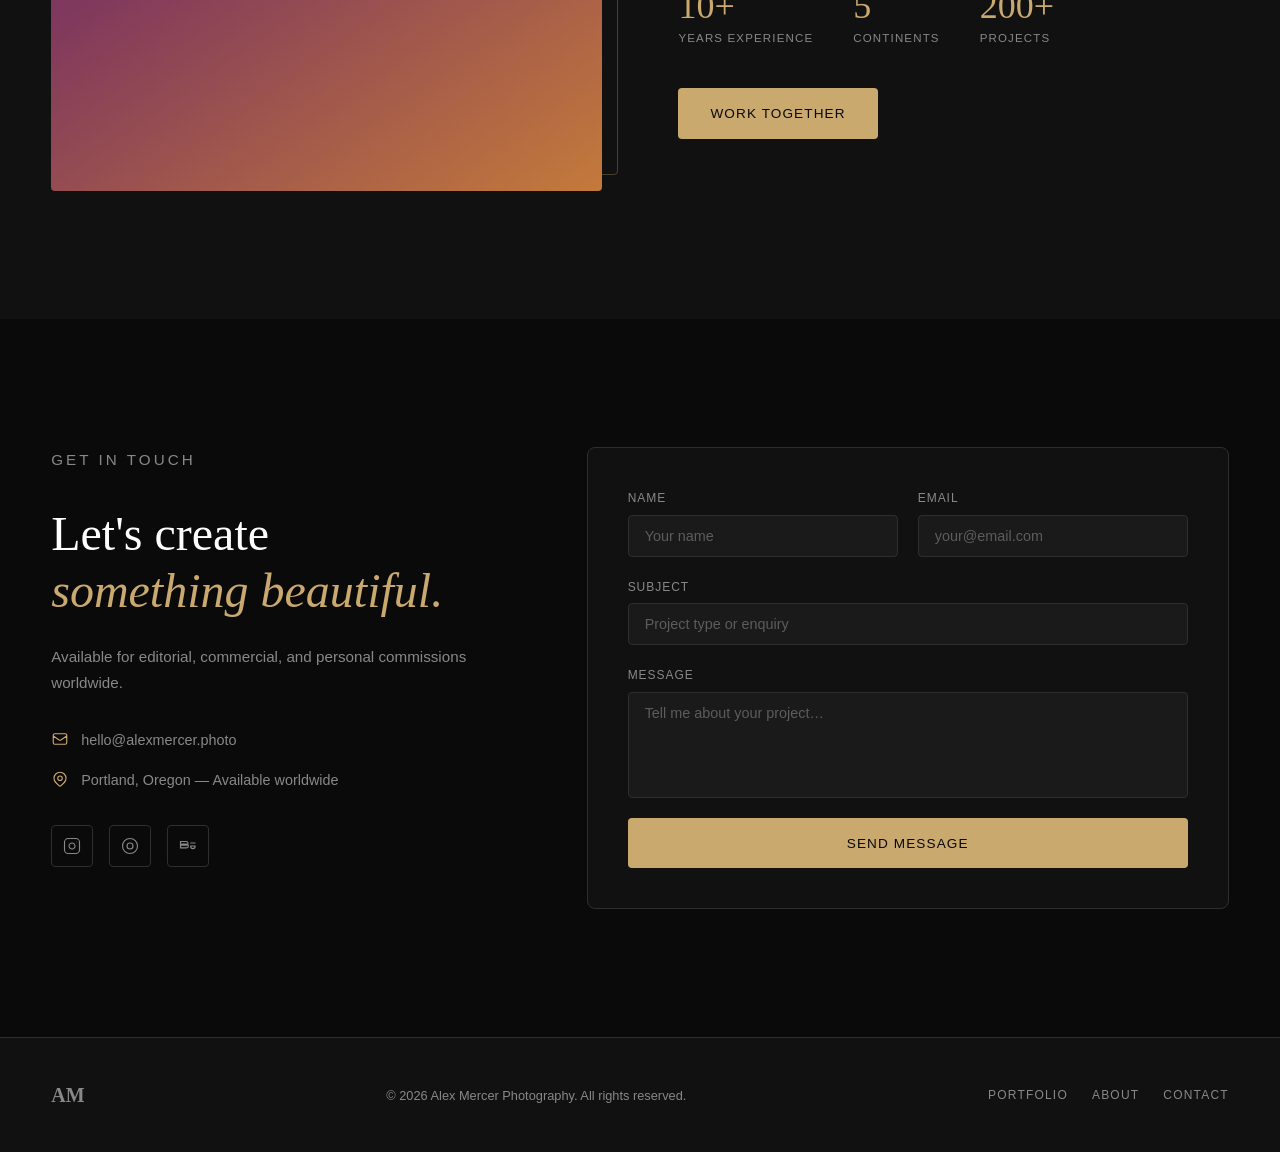
==== commit e39bc9f7: "Replace external images with self-contained CSS gradients Removes all Unsplash and Google Fonts depe" ====
--- a/index.html
+++ b/index.html
@@ -5,9 +5,6 @@
   <meta name="viewport" content="width=device-width, initial-scale=1.0" />
   <title>Alex Mercer — Photography</title>
   <link rel="stylesheet" href="styles.css" />
-  <link rel="preconnect" href="https://fonts.googleapis.com" />
-  <link rel="preconnect" href="https://fonts.gstatic.com" crossorigin />
-  <link href="https://fonts.googleapis.com/css2?family=Playfair+Display:ital,wght@0,400;0,700;1,400&family=Inter:wght@300;400;500&display=swap" rel="stylesheet" />
 </head>
 <body>
 
@@ -27,11 +24,6 @@
   <!-- ── HERO ───────────────────────────────────────────────── -->
   <section id="hero">
     <div class="hero-bg">
-      <img
-        src="https://images.unsplash.com/photo-1506905925346-21bda4d32df4?w=1600&auto=format&fit=crop&q=80"
-        alt="Hero landscape"
-        loading="eager"
-      />
       <div class="hero-overlay"></div>
     </div>
     <div class="hero-content">
@@ -65,96 +57,96 @@
       <!-- Gallery grid -->
       <div class="gallery" id="gallery">
 
-        <div class="gallery-item" data-category="landscape" data-index="0">
-          <img src="https://images.unsplash.com/photo-1506905925346-21bda4d32df4?w=800&auto=format&fit=crop&q=75" alt="Mountain sunrise" loading="lazy" />
+        <div class="gallery-item gi-1" data-category="landscape" data-index="0">
+          <div class="photo-bg"></div>
           <div class="gallery-overlay">
             <span class="gallery-category">Landscape</span>
             <span class="gallery-title">Mountain Sunrise</span>
           </div>
         </div>
 
-        <div class="gallery-item" data-category="portrait" data-index="1">
-          <img src="https://images.unsplash.com/photo-1531746020798-e6953c6e8e04?w=800&auto=format&fit=crop&q=75" alt="Golden hour portrait" loading="lazy" />
+        <div class="gallery-item gi-2" data-category="portrait" data-index="1">
+          <div class="photo-bg"></div>
           <div class="gallery-overlay">
             <span class="gallery-category">Portrait</span>
             <span class="gallery-title">Golden Hour</span>
           </div>
         </div>
 
-        <div class="gallery-item" data-category="urban" data-index="2">
-          <img src="https://images.unsplash.com/photo-1477959858617-67f85cf4f1df?w=800&auto=format&fit=crop&q=75" alt="City lights" loading="lazy" />
+        <div class="gallery-item gi-3" data-category="urban" data-index="2">
+          <div class="photo-bg"></div>
           <div class="gallery-overlay">
             <span class="gallery-category">Urban</span>
             <span class="gallery-title">City Lights</span>
           </div>
         </div>
 
-        <div class="gallery-item" data-category="abstract" data-index="3">
-          <img src="https://images.unsplash.com/photo-1558618666-fcd25c85cd64?w=800&auto=format&fit=crop&q=75" alt="Light trails" loading="lazy" />
+        <div class="gallery-item gi-4" data-category="abstract" data-index="3">
+          <div class="photo-bg"></div>
           <div class="gallery-overlay">
             <span class="gallery-category">Abstract</span>
             <span class="gallery-title">Light Trails</span>
           </div>
         </div>
 
-        <div class="gallery-item" data-category="landscape" data-index="4">
-          <img src="https://images.unsplash.com/photo-1470770841072-f978cf4d019e?w=800&auto=format&fit=crop&q=75" alt="Mirror lake" loading="lazy" />
+        <div class="gallery-item gi-5" data-category="landscape" data-index="4">
+          <div class="photo-bg"></div>
           <div class="gallery-overlay">
             <span class="gallery-category">Landscape</span>
             <span class="gallery-title">Mirror Lake</span>
           </div>
         </div>
 
-        <div class="gallery-item" data-category="portrait" data-index="5">
-          <img src="https://images.unsplash.com/photo-1552374196-c4e7ffc6e126?w=800&auto=format&fit=crop&q=75" alt="Studio portrait" loading="lazy" />
+        <div class="gallery-item gi-6" data-category="portrait" data-index="5">
+          <div class="photo-bg"></div>
           <div class="gallery-overlay">
             <span class="gallery-category">Portrait</span>
             <span class="gallery-title">Studio Session</span>
           </div>
         </div>
 
-        <div class="gallery-item" data-category="urban" data-index="6">
-          <img src="https://images.unsplash.com/photo-1444723121867-7a241cacace9?w=800&auto=format&fit=crop&q=75" alt="Rainy street" loading="lazy" />
+        <div class="gallery-item gi-7" data-category="urban" data-index="6">
+          <div class="photo-bg"></div>
           <div class="gallery-overlay">
             <span class="gallery-category">Urban</span>
             <span class="gallery-title">Rainy Street</span>
           </div>
         </div>
 
-        <div class="gallery-item" data-category="landscape" data-index="7">
-          <img src="https://images.unsplash.com/photo-1501854140801-50d01698950b?w=800&auto=format&fit=crop&q=75" alt="Desert dunes" loading="lazy" />
+        <div class="gallery-item gi-8" data-category="landscape" data-index="7">
+          <div class="photo-bg"></div>
           <div class="gallery-overlay">
             <span class="gallery-category">Landscape</span>
             <span class="gallery-title">Desert Dunes</span>
           </div>
         </div>
 
-        <div class="gallery-item" data-category="abstract" data-index="8">
-          <img src="https://images.unsplash.com/photo-1520034475321-cbe63696469a?w=800&auto=format&fit=crop&q=75" alt="Wave motion" loading="lazy" />
+        <div class="gallery-item gi-9" data-category="abstract" data-index="8">
+          <div class="photo-bg"></div>
           <div class="gallery-overlay">
             <span class="gallery-category">Abstract</span>
             <span class="gallery-title">Wave Motion</span>
           </div>
         </div>
 
-        <div class="gallery-item" data-category="portrait" data-index="9">
-          <img src="https://images.unsplash.com/photo-1544005313-94ddf0286df2?w=800&auto=format&fit=crop&q=75" alt="Natural light portrait" loading="lazy" />
+        <div class="gallery-item gi-10" data-category="portrait" data-index="9">
+          <div class="photo-bg"></div>
           <div class="gallery-overlay">
             <span class="gallery-category">Portrait</span>
             <span class="gallery-title">Natural Light</span>
           </div>
         </div>
 
-        <div class="gallery-item" data-category="urban" data-index="10">
-          <img src="https://images.unsplash.com/photo-1486325212027-8081e485255e?w=800&auto=format&fit=crop&q=75" alt="Architecture" loading="lazy" />
+        <div class="gallery-item gi-11" data-category="urban" data-index="10">
+          <div class="photo-bg"></div>
           <div class="gallery-overlay">
             <span class="gallery-category">Urban</span>
             <span class="gallery-title">Architecture</span>
           </div>
         </div>
 
-        <div class="gallery-item" data-category="landscape" data-index="11">
-          <img src="https://images.unsplash.com/photo-1464822759023-fed622ff2c3b?w=800&auto=format&fit=crop&q=75" alt="Forest fog" loading="lazy" />
+        <div class="gallery-item gi-12" data-category="landscape" data-index="11">
+          <div class="photo-bg"></div>
           <div class="gallery-overlay">
             <span class="gallery-category">Landscape</span>
             <span class="gallery-title">Forest Fog</span>
@@ -171,7 +163,7 @@
     <button class="lb-prev" aria-label="Previous photo">&#8592;</button>
     <button class="lb-next" aria-label="Next photo">&#8594;</button>
     <div class="lb-inner">
-      <img id="lb-img" src="" alt="" />
+      <div id="lb-photo" class="lb-photo"></div>
       <div class="lb-caption">
         <span id="lb-category"></span>
         <span id="lb-title"></span>
@@ -185,11 +177,7 @@
   <section id="about">
     <div class="container about-grid">
       <div class="about-image">
-        <img
-          src="https://images.unsplash.com/photo-1507003211169-0a1dd7228f2d?w=700&auto=format&fit=crop&q=80"
-          alt="Alex Mercer photographer"
-          loading="lazy"
-        />
+        <div class="about-photo"></div>
         <div class="about-image-accent"></div>
       </div>
       <div class="about-content">
--- a/styles.css
+++ b/styles.css
@@ -17,8 +17,8 @@
   --accent-dark: #a07840;
   --white:       #ffffff;
 
-  --font-serif: 'Playfair Display', Georgia, serif;
-  --font-sans:  'Inter', system-ui, sans-serif;
+  --font-serif: 'Palatino Linotype', Palatino, 'Book Antiqua', Georgia, serif;
+  --font-sans:  -apple-system, BlinkMacSystemFont, 'Segoe UI', Helvetica, Arial, sans-serif;
 
   --nav-h:    72px;
   --radius:   4px;
@@ -203,12 +203,8 @@
 .hero-bg {
   position: absolute;
   inset: 0;
-}
-
-.hero-bg img {
-  width: 100%;
-  height: 100%;
-  object-fit: cover;
+  background: linear-gradient(135deg,
+    #0f0c29 0%, #302b63 35%, #1a0533 60%, #0d2137 100%);
   transform: scale(1.05);
   animation: heroZoom 12s ease forwards;
 }
@@ -354,16 +350,29 @@
   animation: fadeUp 0.5s ease both;
 }
 
-.gallery-item img {
+.photo-bg {
   width: 100%;
   height: 100%;
-  object-fit: cover;
   transition: transform 0.7s cubic-bezier(0.4, 0, 0.2, 1);
 }
 
-.gallery-item:hover img {
+.gallery-item:hover .photo-bg {
   transform: scale(1.06);
 }
+
+/* ── Individual photo gradients ─────────────────────────── */
+.gi-1  .photo-bg { background: linear-gradient(135deg, #f093fb 0%, #c0392b 50%, #f7971e 100%); }
+.gi-2  .photo-bg { background: linear-gradient(135deg, #f6d365 0%, #f5a623 50%, #e55d87 100%); }
+.gi-3  .photo-bg { background: linear-gradient(160deg, #0f0c29 0%, #302b63 45%, #24243e 100%); }
+.gi-4  .photo-bg { background: linear-gradient(135deg, #667eea 0%, #764ba2 60%, #f093fb 100%); }
+.gi-5  .photo-bg { background: linear-gradient(135deg, #43e97b 0%, #38f9d7 50%, #4facfe 100%); }
+.gi-6  .photo-bg { background: linear-gradient(135deg, #2c3e50 0%, #4ca1af 100%); }
+.gi-7  .photo-bg { background: linear-gradient(160deg, #1c1c2e 0%, #16213e 50%, #0f3460 100%); }
+.gi-8  .photo-bg { background: linear-gradient(135deg, #f7971e 0%, #d4880a 40%, #c97b2d 100%); }
+.gi-9  .photo-bg { background: linear-gradient(135deg, #005c97 0%, #00c6ff 50%, #363795 100%); }
+.gi-10 .photo-bg { background: linear-gradient(135deg, #ffecd2 0%, #fcb69f 60%, #e07b5a 100%); }
+.gi-11 .photo-bg { background: linear-gradient(160deg, #232526 0%, #414345 100%); }
+.gi-12 .photo-bg { background: linear-gradient(135deg, #134e5e 0%, #447060 50%, #71b280 100%); }
 
 .gallery-overlay {
   position: absolute;
@@ -431,13 +440,13 @@
   gap: 1rem;
 }
 
-#lb-img {
-  max-height: calc(85vh - 60px);
-  max-width: 100%;
-  object-fit: contain;
+.lb-photo {
+  width: min(80vw, 900px);
+  height: min(65vh, 600px);
   border-radius: var(--radius);
   box-shadow: 0 30px 80px rgba(0,0,0,0.6);
   animation: lbImageIn 0.3s ease;
+  transition: opacity 0.25s ease, transform 0.25s ease;
 }
 
 @keyframes lbImageIn {
@@ -518,13 +527,13 @@
   position: relative;
 }
 
-.about-image img {
+.about-photo {
   width: 100%;
   aspect-ratio: 4 / 5;
-  object-fit: cover;
   border-radius: var(--radius);
   position: relative;
   z-index: 1;
+  background: linear-gradient(145deg, #3a1c71 0%, #823a5c 50%, #c47a3a 100%);
 }
 
 .about-image-accent {
